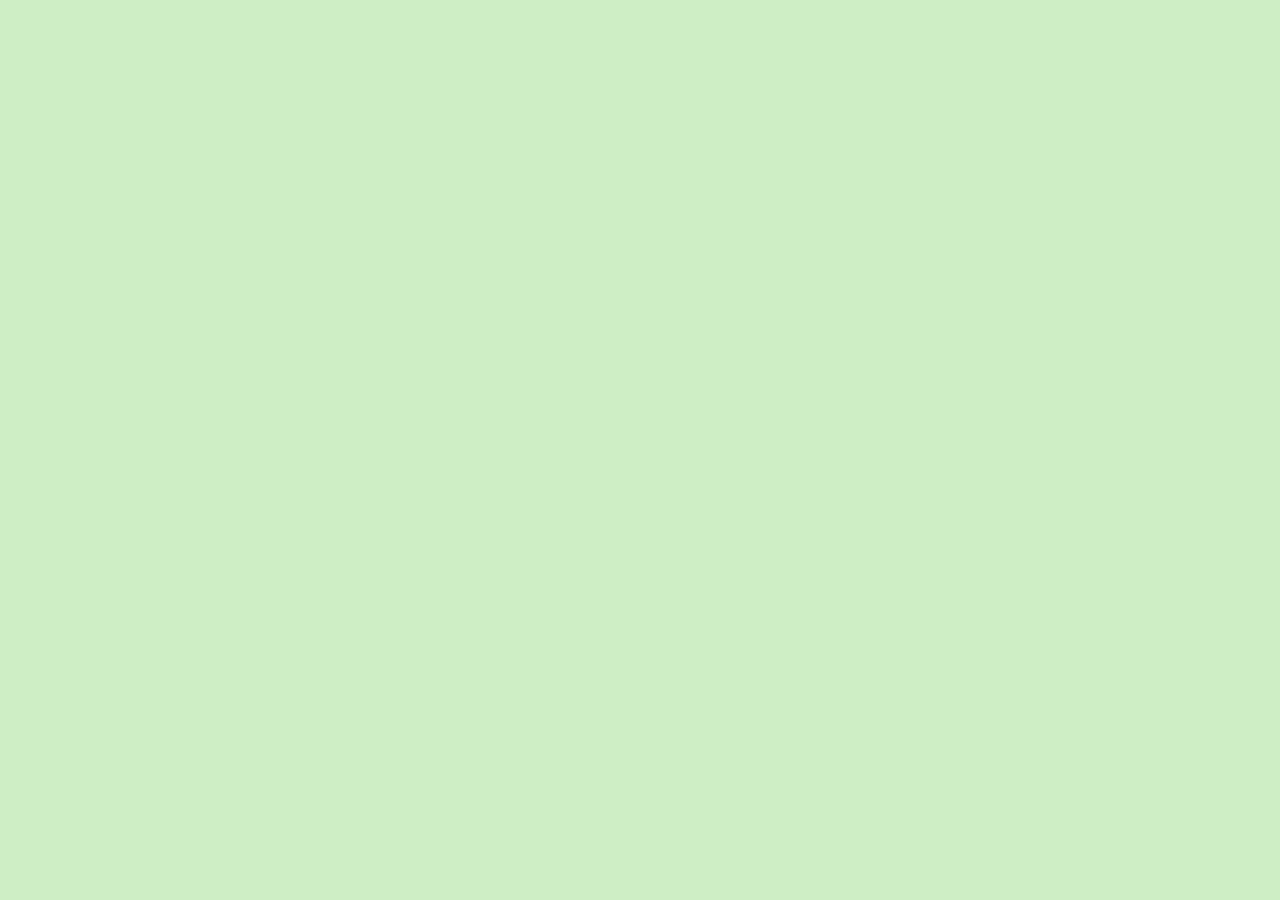
==== Day7-FlipCoinGame/index.html @ 0d6a7b62 "Add Day 7 Flip Coin Game update previous projects" ====
<!DOCTYPE html>
<html lang="en">

<head>
    <meta charset="UTF-8">
    <meta http-equiv="X-UA-Compatible" content="IE=edge">
    <meta name="viewport" content="width=device-width, initial-scale=1.0">
    <link rel="stylesheet" href="style.css">
    <title>Day #7 - Flip Coin Game |Bagheri</title>
</head>

<body>
    
</body>

</html>
---- Day7-FlipCoinGame/style.css ----
@import url('https://fonts.googleapis.com/css2?family=Poppins:wght@400;500;600&display=swap');
@import url('https://fonts.googleapis.com/css2?family=Poppins:ital,wght@0,100;0,200;0,300;0,400;0,500;0,600;0,700;0,800;0,900;1,100;1,200;1,300;1,400;1,500;1,600;1,700;1,800;1,900&family=Roboto:ital,wght@0,100..900;1,100..900&family=Ubuntu:ital,wght@0,300;0,400;0,500;0,700;1,300;1,400;1,500;1,700&display=swap');

*{

    box-sizing: border-box;
    font-family: 'Ubuntu';
    margin: 0;
    padding: 0;
}

body{
font-family: serif;
background:rgb(206, 238, 198);
text-align: center;
color: rgb(114, 114, 114);
margin: 50% auto;
};
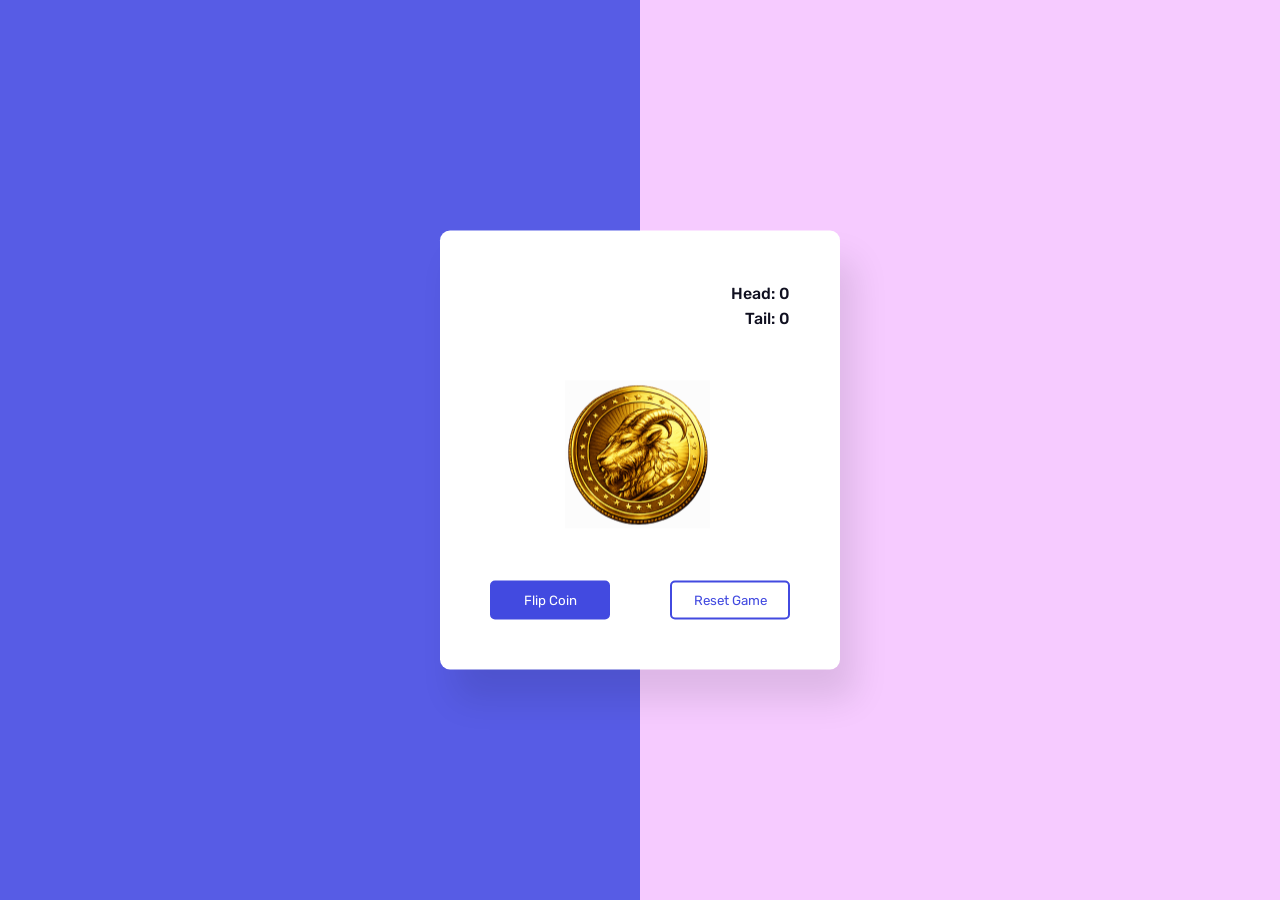
==== commit 4e7a5939: "Day 7 Flip Game" ====
--- a/Day7-FlipCoinGame/index.html
+++ b/Day7-FlipCoinGame/index.html
@@ -7,11 +7,35 @@
     <meta http-equiv="X-UA-Compatible" content="IE=edge">
     <meta name="viewport" content="width=device-width, initial-scale=1.0">
     <link rel="stylesheet" href="style.css">
+    <script src="script.js" defer></script>
     <title>Day #7 - Flip Coin Game |Bagheri</title>
+
 </head>
 
 <body>
-    
+
+    <div class="container">
+        <div class="stats">
+            <p id="head-count">Head: 0</p>
+            <p id="tail-count">Tail: 0</p>
+        </div>
+        <div class="coin" id="coin">
+              <div class="heads">
+                <img src="head.png"  alt="Coin">
+            </div>
+                <div class="tails">
+                <img src="tail.png" alt="Coin">
+            </div>
+          
+        
+        </div>
+        <div class="buttons">
+            <button type="button" id="flip-button">Flip Coin</button>
+            <button id="rest-button" type="button">Reset Game</button>
+        </div>
+    </div>
+
+
 </body>
 
 </html>
--- a/Day7-FlipCoinGame/style.css
+++ b/Day7-FlipCoinGame/style.css
@@ -1,19 +1,106 @@
-
- @import url('https://fonts.googleapis.com/css2?family=Poppins:wght@400;500;600&display=swap');
-@import url('https://fonts.googleapis.com/css2?family=Poppins:ital,wght@0,100;0,200;0,300;0,400;0,500;0,600;0,700;0,800;0,900;1,100;1,200;1,300;1,400;1,500;1,600;1,700;1,800;1,900&family=Roboto:ital,wght@0,100..900;1,100..900&family=Ubuntu:ital,wght@0,300;0,400;0,500;0,700;1,300;1,400;1,500;1,700&display=swap');
+@import url('https://fonts.googleapis.com/css2?family=Rubik:wght@300;400;500;600;700&display=swap');
 
 *{
-
-    box-sizing: border-box;
-    font-family: 'Ubuntu';
     margin: 0;
     padding: 0;
+    box-sizing: border-box;
+    font-family: 'Rubik', sans-serif;
 }
 
 body{
-font-family: serif;
-background:rgb(206, 238, 198);
-text-align: center;
-color: rgb(114, 114, 114);
-margin: 50% auto;
-};
+    height: 100%;
+    background: linear-gradient(to right, #575ce5 50%, #f6cbff 50%) fixed;
+}
+
+.container{
+    background: #fff;
+    width: 400px;
+    padding: 50px;
+    position: absolute;
+    transform: translate(-50%, -50%);
+    top: 50%;
+    left: 50%;
+    box-shadow: 15px 30px 35px rgba(0, 0, 0, 0.1);
+    border-radius: 10px;
+    -webkit-perspective: 1000px;
+    perspective: 1000px;
+}
+
+.stats{
+    text-align: right;
+    color: #101020;
+    font-weight: 500;
+    line-height: 25px;
+}
+
+.coin{
+    height: 150px;
+    width: 150px;
+    position: relative;
+    margin: 50px auto;
+    -webkit-transform-style: preserve-3d;
+    transform-style: preserve-3d;
+}
+
+.tails{
+    transform: rotateX(180deg);
+}
+
+.buttons{
+    display: flex;
+    justify-content: space-between;
+}
+
+.coin img{
+    width: 145px;
+}
+
+.heads, .tails{
+    position: absolute;
+    width: 100%;
+    height: 100%;
+    -webkit-backface-visibility: hidden; 
+    backface-visibility: hidden;
+}
+
+button{
+    width: 120px;
+    padding: 10px 0;
+    border: 2.5px solid #424ae0;
+    border-radius: 5px;
+    cursor: pointer;
+}
+
+#flip-button{
+    background: #424ae0;
+    color: #fff;
+}
+
+#flip-button:disabled{
+    background-color: #e1e0ee;
+    color: #101020;
+    border-color: #e1e0ee;
+}
+
+#rest-button{
+    background: #fff;
+    color: #424ae0;
+}
+
+@keyframes spin-tails{
+    0%{
+        transform: rotateX(0);
+    }
+    100%{
+        transform: rotateX(1980deg);
+    }
+}
+
+@keyframes spin-heads{
+    0%{
+        transform: rotateX(0);
+    }
+    100%{
+        transform: rotateX(2160deg);
+    }
+}
